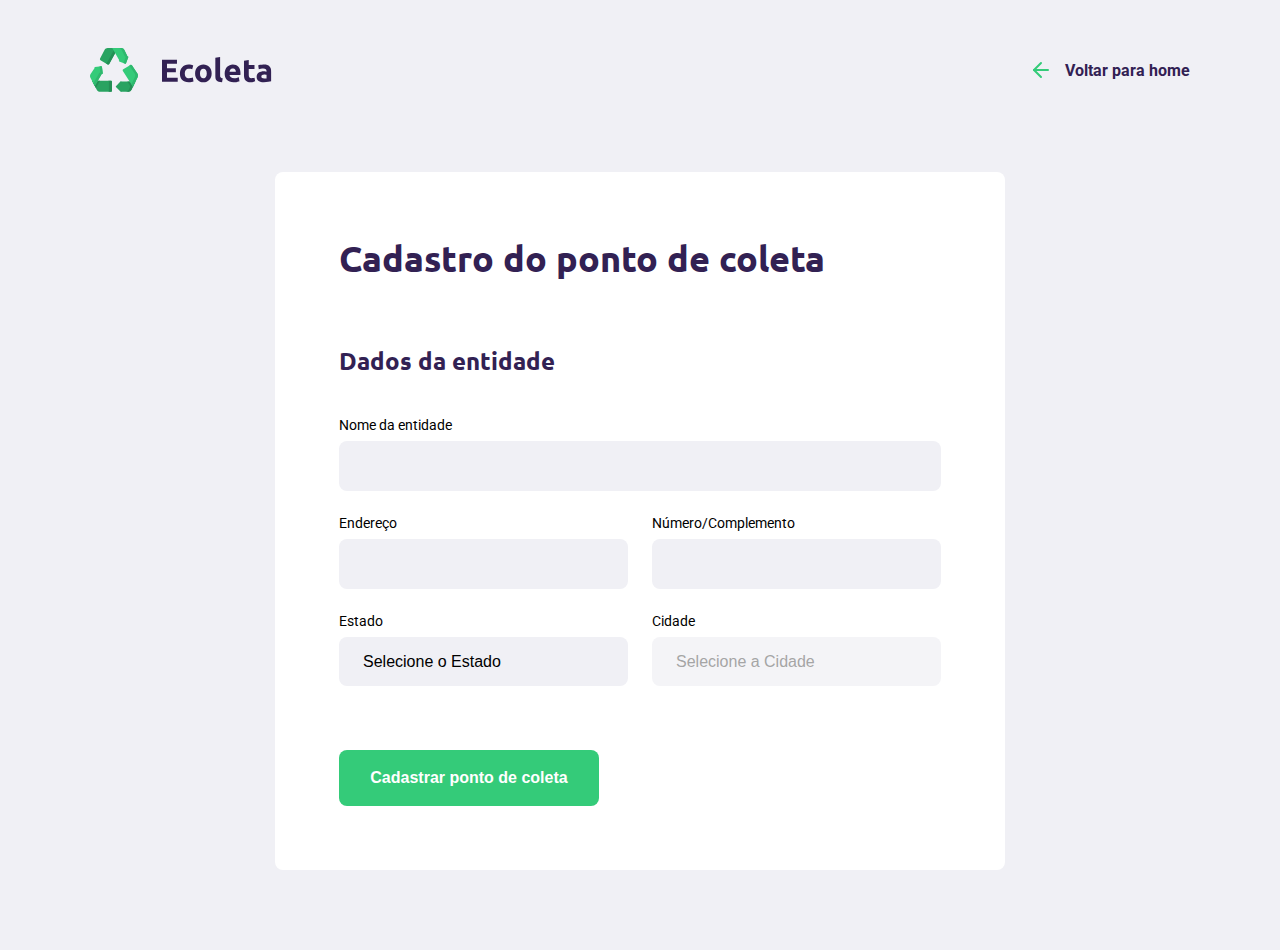
==== create-point.html @ f4695780 "Criar e estilizar página de cadastro dos pontos de coleta" ====
<!DOCTYPE html>
<html lang="pt-br">
<head>
    <meta charset="UTF-8">
    <meta name="viewport" content="width=device-width, initial-scale=1.0">
    <title>Criar um ponto de coleta</title>
    
    <link href="https://fonts.googleapis.com/css2?family=Roboto&family=Ubuntu:wght@700&display=swap" rel="stylesheet">
    
    <link rel="stylesheet" href="styles/main.css">
    <link rel="stylesheet" href="styles/create-point.css">
    <link rel="stylesheet" href="styles/responsive.css">
    
</head>
<body>
    
    <div id="page-create-point">

        <header>
            <img src="assets/logo.svg" alt="Logomarca Ecoleta">    
            <a href="#">
                <span></span>
                Voltar para home
            </a>
        </header>

        <form action="">

            <h1>Cadastro do ponto de coleta</h1>

            <!-- fieldset serve para agrupar a parte de dados e itens de coleta; é uma coleção de campos -->
            <fieldset>
                <legend>
                    <h2>Dados da entidade</h2>
                </legend>

                <div class="field">
                    <label for="name">Nome da entidade</label>
                    <input type="text" name="name">
                </div>

                <div class="field-group">
                    <div class="field">
                        <label for="address">Endereço</label>
                        <input type="text" name="address">
                    </div>
                    <div class="field">
                        <label for="address2">Número/Complemento</label>
                        <input type="text" name="address2">
                    </div>
                </div>

                <div class="field-group">
                    <div class="field">
                        <label for="state">Estado</label>
                        <select name="uf">
                            <option value="">Selecione o Estado</option>
                        </select>
                    </div>

                    <div class="field">
                        <label for="city">Cidade</label>
                        <select name="city" disabled>
                            <option value="">Selecione a Cidade</option>
                        </select>
                    </div>
                </div>

                <!-- Atalhos: .field*2   label+input -->
            </fieldset>


            <button type="submit">Cadastrar ponto de coleta</button>
        </form>        
        
    </div>
    
</body>
</html>
---- styles/main.css ----
:root { /* cria variáveis para utilizar em vários momentos*/
    --title-color: #322153; 
    --primary-color: #34cb79;
}

* { /* todos os seletores */
    margin: 0;
    padding: 0;
    box-sizing: border-box;
}

html {
    font-family: 'Roboto', sans-serif;
}

body {
    background: #f0f0f5;
    -webkit-font-smoothing: antialiased;
}

a {
    text-decoration: none;
}

h1, h2, h3, h4, h5, h6 {
    font-family: Ubuntu, sans-serif;
    color: var(--title-color);
}
---- styles/create-point.css ----
#page-create-point {
    width: 90%;
    max-width: 1100px;

    margin: 0 auto; /* alinhamento de caixa (pelo lado de fora) */
}

#page-create-point header {
    margin-top: 48px;

    display: flex;
    justify-content: space-between;
    align-items: center;
}

#page-create-point header a {
    color: var(--title-color);
    font-weight: bold;

    display: flex;
    align-items: center;
}

#page-create-point header a span {
    margin-right: 16px;
    background-image: url('../assets/arrow-left.svg');

    display: flex; /* faz aparecer esse elemento */

    width: 20px; /* faz aparecer esse elemento */
    height: 24px;
}

form {
    background-color: white;

    margin: 80px auto;
    padding: 64px; /* preenchimento */

    border-radius: 8px;

    max-width: 730px;
}

form h1 {
    font-size: 36px;
}

form fieldset {
    margin-top: 64px;

    border: 0;
}

form legend {
    margin-bottom: 40px;
}

form legend h2 {
    font-size: 24px;
}

form .field {
    flex: 1;

    display: flex;
    flex-direction: column;

    margin-bottom: 24px;
}

form .field-group {
    display: flex;
}

form input,
form select {
    background-color: #f0f0f5;

    border: 0;
    padding: 16px 24px;
    font-size: 16px;

    border-radius: 8px;

    /* outline: none;  tira a linha preta do campo, quando selecionado */
}

form select {
    -webkit-appearance: none; /* chrome/safari */
    -moz-appearance: none; /* firefox */
    appearance: none; /* tirou a setinha de seleção */
}

form label {
    font-size: 14px;
    margin-bottom: 8px;
}

form .field-group .field + .field { /* pega o field seguido de outro field, neste caso, vai pegar o segundo field do código  */
    margin-left: 24px;
}

form button {
    width: 260px;
    height: 56px;

    background-color: var(--primary-color);
    border-radius: 8px;

    color: white;
    font-weight: bold;
    font-size: 16px;

    border: 0;

    margin-top: 40px;

    transition: background-color 400ms;
}

form button:hover {
    background-color: #2fb86e;
}
---- styles/responsive.css ----
@media (max-width: 900px) {   /* responsivo */
    #page-home {
        background-position-x: 70vw;
    }

    #page-home .content {
        align-items: center;
        text-align: center;
    }

    #page-home header a {
        position: absolute;
        bottom: 35px;

        left: 50%;
        transform: translateX(-50%);
    }

    #page-home main {
        align-items: center;
    }
}

@media (min-width: 1700px) {
    #page-home {
        background-position-x: 40vw;
    }
}

@media (max-height: 760px) {
    #page-home {
        background-position-y: 200px;
    }
}
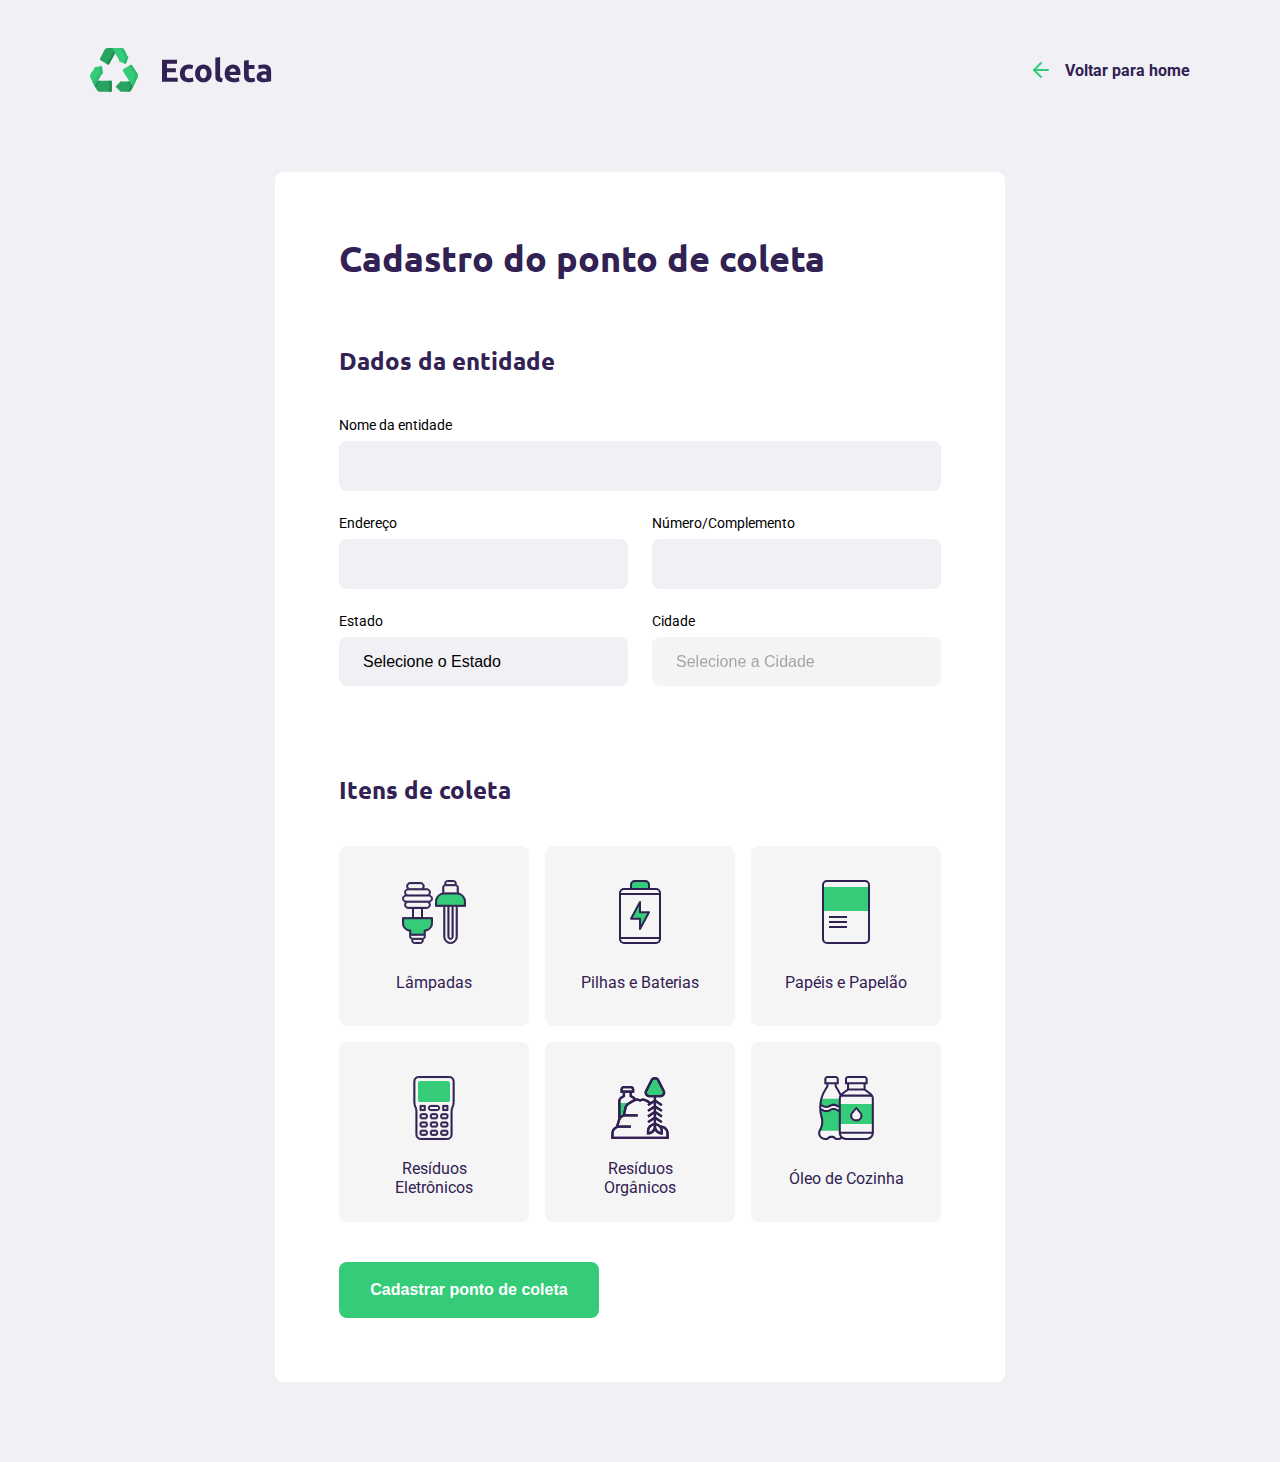
==== commit 137e4202: "Criar função para selecionar e deselecionar os itens no cadastro" ====
--- a/create-point.html
+++ b/create-point.html
@@ -36,31 +36,33 @@
 
                 <div class="field">
                     <label for="name">Nome da entidade</label>
-                    <input type="text" name="name">
+                    <input type="text" name="name" required>
                 </div>
 
                 <div class="field-group">
                     <div class="field">
                         <label for="address">Endereço</label>
-                        <input type="text" name="address">
+                        <input type="text" name="address" required>
                     </div>
                     <div class="field">
                         <label for="address2">Número/Complemento</label>
-                        <input type="text" name="address2">
+                        <input type="text" name="address2" required>
                     </div>
                 </div>
 
                 <div class="field-group">
                     <div class="field">
                         <label for="state">Estado</label>
-                        <select name="uf">
+                        <select name="uf" required>
                             <option value="">Selecione o Estado</option>
                         </select>
+
+                        <input type="hidden" name="state">
                     </div>
 
                     <div class="field">
                         <label for="city">Cidade</label>
-                        <select name="city" disabled>
+                        <select name="city" disabled required>
                             <option value="">Selecione a Cidade</option>
                         </select>
                     </div>
@@ -69,11 +71,55 @@
                 <!-- Atalhos: .field*2   label+input -->
             </fieldset>
 
+            <fieldset>
+                <legend>
+                    <h2>Itens de coleta</h2>
+                </legend>
+
+                <div class="items-grid">
+                    <!-- atalho: li>img+span -->
+                    <li data-id="1"> 
+                        <img src="assets/lampadas.svg" alt="Lâmpadas">
+                        <span>Lâmpadas</span>
+                    </li>
+
+                    <li data-id="2">
+                        <img src="assets/baterias.svg" alt="Pilhas e Baterias">
+                        <span>Pilhas e Baterias</span>
+                    </li>
+
+                    <li data-id="3">
+                        <img src="assets/papeis-papelao.svg" alt="Papéis e Papelão">
+                        <span>Papéis e Papelão</span>
+                    </li>
+
+                    <li data-id="4">
+                        <img src="assets/eletronicos.svg" alt="Resíduos Eletrônicos">
+                        <span>Resíduos Eletrônicos</span>
+                    </li>
+
+                    <li data-id="5">
+                        <img src="assets/organicos.svg" alt="Resíduos Orgânicos">
+                        <span>Resíduos Orgânicos</span>
+                    </li>
+
+                    <li data-id="6">
+                        <img src="assets/oleo.svg" alt="Óleo de Cozinha">
+                        <span>Óleo de Cozinha</span>
+                    </li>
+                </div>
+
+                <input type="hidden" name="items">
+
+
+
+            </fieldset>
 
             <button type="submit">Cadastrar ponto de coleta</button>
         </form>        
         
     </div>
     
+    <script src="scripts/create-point.js"></script>
 </body>
 </html>--- a/styles/create-point.css
+++ b/styles/create-point.css
@@ -121,4 +121,52 @@
 
 form button:hover {
     background-color: #2fb86e;
+}
+
+.items-grid {
+    display: grid;
+    grid-template-columns: 1fr 1fr 1fr;
+    gap: 16px; /* separa os elementos  */
+}
+
+.items-grid li {
+    background-color: #f5f5f5;
+    list-style: none;
+
+    border: 2px solid #f5f5f5;
+    border-radius: 8px;
+
+    height: 180px;
+
+    padding: 32px 24px 16px;
+
+    display: flex;
+    flex-direction: column;
+    align-items: center;
+    justify-content: space-between;
+
+    text-align: center;
+
+    cursor: pointer; 
+}
+
+.items-grid li span {
+    margin-top: 12px;
+
+    flex: 1;
+
+    display: flex;
+    align-items: center;
+
+    color: var(--title-color);
+}
+
+.items-grid li.selected {
+    background: #e1faec;
+    border: 2px solid #34cb79;
+}
+
+.items-grid li img,
+.items-grid li span {
+    pointer-events: none;
 }